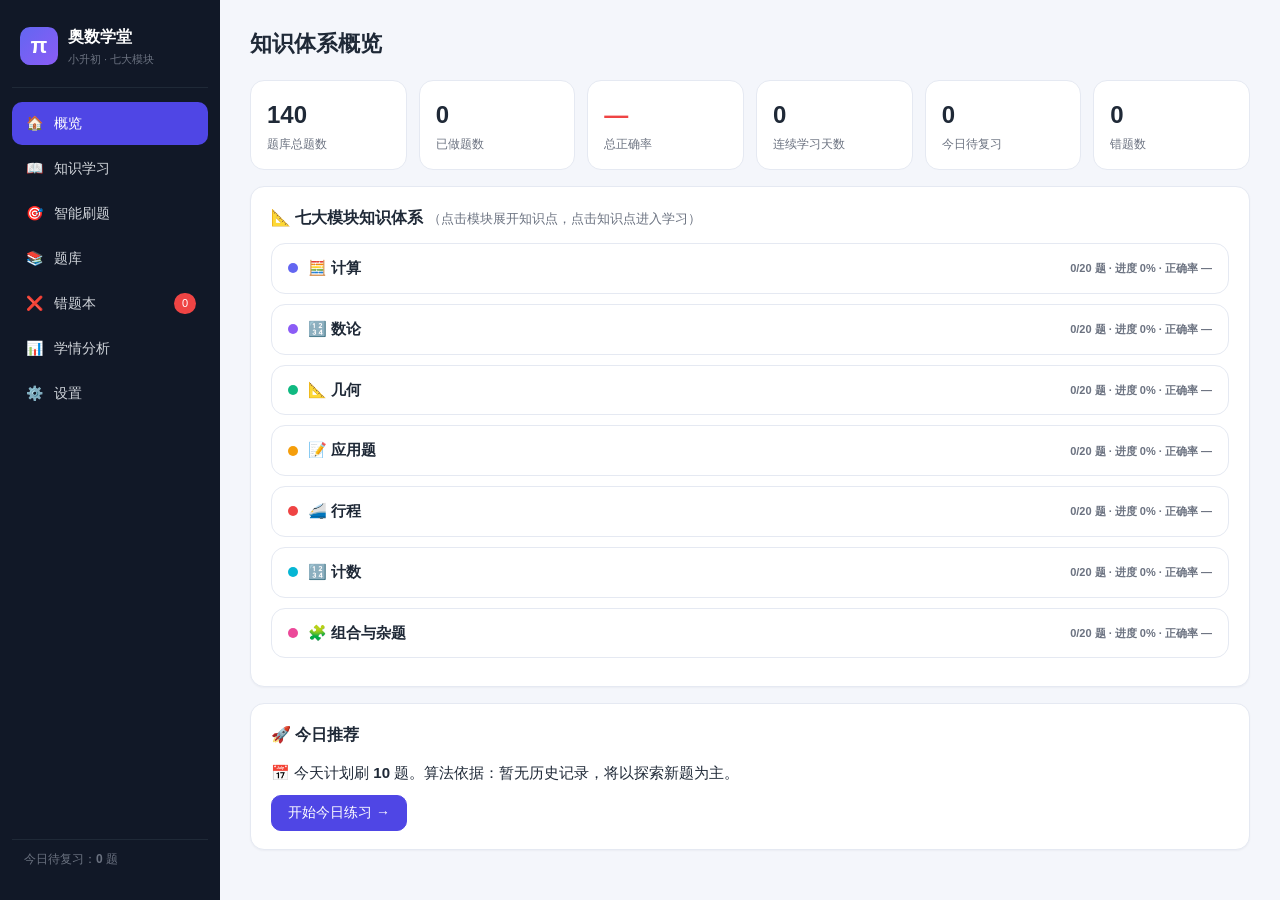
==== index.html @ 94d5fc81 "小升初奥数智能学习平台：七大模块知识体系+140题题库+记忆曲线刷题算法+学情分析" ====
<!DOCTYPE html>
<html lang="zh-CN">
<head>
<meta charset="UTF-8">
<meta name="viewport" content="width=device-width, initial-scale=1.0">
<title>小升初奥数学习平台 · 智能刷题与知识体系</title>
<link rel="stylesheet" href="css/style.css">
<script src="js/vendor/echarts.min.js"></script>
</head>
<body>
<div class="layout">
  <aside class="sidebar" id="sidebar">
    <div class="brand">
      <div class="brand-logo">π</div>
      <div>
        <div class="brand-name">奥数学堂</div>
        <div class="brand-sub">小升初 · 七大模块</div>
      </div>
    </div>
    <nav class="nav">
      <a class="nav-item active" data-page="overview"><span class="nav-ico">🏠</span>概览</a>
      <a class="nav-item" data-page="study"><span class="nav-ico">📖</span>知识学习</a>
      <a class="nav-item" data-page="practice"><span class="nav-ico">🎯</span>智能刷题</a>
      <a class="nav-item" data-page="bank"><span class="nav-ico">📚</span>题库</a>
      <a class="nav-item" data-page="wrong"><span class="nav-ico">❌</span>错题本<span class="nav-badge" id="wrongBadge">0</span></a>
      <a class="nav-item" data-page="analytics"><span class="nav-ico">📊</span>学情分析</a>
      <a class="nav-item" data-page="settings"><span class="nav-ico">⚙️</span>设置</a>
    </nav>
    <div class="sidebar-foot" id="sidebarFoot">今日待复习：<b id="dueCount">0</b> 题</div>
  </aside>

  <main class="main" id="main">
    <!-- 概览 -->
    <section class="page active" id="page-overview">
      <h1 class="page-title">知识体系概览</h1>
      <div class="stat-cards" id="statCards"></div>
      <div class="card">
        <div class="card-title">📐 七大模块知识体系 <span class="muted">（点击模块展开知识点，点击知识点进入学习）</span></div>
        <div id="overviewTree" class="overview-tree"></div>
      </div>
      <div class="card">
        <div class="card-title">🚀 今日推荐</div>
        <div id="todaySuggest"></div>
      </div>
    </section>

    <!-- 知识学习 -->
    <section class="page" id="page-study">
      <h1 class="page-title">知识学习 · 交互式教材</h1>
      <div class="study-layout">
        <div class="study-tree card" id="studyTree"></div>
        <div class="study-content card" id="studyContent"></div>
      </div>
    </section>

    <!-- 智能刷题 -->
    <section class="page" id="page-practice">
      <h1 class="page-title">智能刷题</h1>
      <div class="practice-modes">
        <div class="card mode-card">
          <div class="card-title">🤖 算法推荐刷题</div>
          <p class="muted">基于记忆曲线（间隔重复）+ 知识体系进度 + 薄弱环节加权，为你自动组卷。</p>
          <div class="mode-row"><label>今日推荐题数</label><input type="number" id="algoCount" min="1" max="50" value="10"></div>
          <button class="btn primary" id="btnAlgoStart">生成今日练习</button>
          <div class="muted small" id="algoExplain"></div>
        </div>
        <div class="card mode-card">
          <div class="card-title">🔍 自主选题刷题</div>
          <p class="muted">自己指定模块、知识点与难度，从题库自由组卷。</p>
          <div class="mode-row"><label>模块</label><select id="selModule"></select></div>
          <div class="mode-row"><label>知识点</label><select id="selTopic"></select></div>
          <div class="mode-row"><label>难度</label><select id="selDiff"><option value="0">全部</option><option value="1">1星</option><option value="2">2星</option><option value="3">3星</option><option value="4">4星</option><option value="5">5星</option></select></div>
          <div class="mode-row"><label>题数</label><input type="number" id="selCount" min="1" max="50" value="10"></div>
          <div class="mode-row"><label><input type="checkbox" id="selWrongOnly"> 仅错题</label></div>
          <button class="btn" id="btnSelfStart">开始练习</button>
        </div>
      </div>
      <div class="card" id="practiceArea" style="display:none"></div>
    </section>

    <!-- 题库 -->
    <section class="page" id="page-bank">
      <h1 class="page-title">题库 <span class="muted small" id="bankCount"></span></h1>
      <div class="filters card">
        <input type="text" id="bankSearch" placeholder="搜索题干关键词…">
        <select id="bankModule"></select>
        <select id="bankTopic"></select>
        <select id="bankDiff"><option value="0">全部难度</option><option value="1">1星</option><option value="2">2星</option><option value="3">3星</option><option value="4">4星</option><option value="5">5星</option></select>
        <select id="bankStatus"><option value="all">全部状态</option><option value="done">已做</option><option value="undone">未做</option><option value="wrong">错题</option></select>
      </div>
      <div id="bankList"></div>
    </section>

    <!-- 错题本 -->
    <section class="page" id="page-wrong">
      <h1 class="page-title">错题本</h1>
      <div class="card"><div class="card-title">📌 我的错题 <span class="muted small" id="wrongStat"></span></div>
        <button class="btn" id="btnWrongRedo">重做全部错题</button>
      </div>
      <div id="wrongList"></div>
    </section>

    <!-- 学情分析 -->
    <section class="page" id="page-analytics">
      <h1 class="page-title">学情分析 · 数据可视化</h1>
      <div class="grid2">
        <div class="card"><div class="card-title">📈 每日刷题量与正确率（近30天）</div><div class="chart" id="chartDaily"></div></div>
        <div class="card"><div class="card-title">🕸️ 七大模块能力雷达</div><div class="chart" id="chartRadar"></div></div>
        <div class="card"><div class="card-title">📊 各模块学习进度与刷题量</div><div class="chart" id="chartProgress"></div></div>
        <div class="card"><div class="card-title">🎯 各模块错误率</div><div class="chart" id="chartError"></div></div>
      </div>
      <div class="card">
        <div class="card-title">🧭 阿基米德提问式诊断 · 自主优化</div>
        <div id="archimedes"></div>
      </div>
      <div class="card">
        <div class="card-title">🗂️ 知识点强弱明细</div>
        <div id="strengthTable"></div>
      </div>
    </section>

    <!-- 设置 -->
    <section class="page" id="page-settings">
      <h1 class="page-title">设置</h1>
      <div class="card">
        <div class="card-title">⚙️ 学习偏好</div>
        <div class="mode-row"><label>每天刷题数（算法推荐）</label><input type="number" id="setDaily" min="1" max="100"></div>
        <div class="mode-row"><label>算法探索度（新题占比倾向 0-10，越高越爱出新题）</label><input type="range" id="setExplore" min="0" max="10" step="1"><span id="setExploreVal"></span></div>
        <button class="btn primary" id="btnSaveSettings">保存设置</button>
      </div>
      <div class="card">
        <div class="card-title">💾 数据管理</div>
        <p class="muted">学习记录保存在浏览器本地（localStorage）。换设备请导出导入。</p>
        <button class="btn" id="btnExport">导出数据</button>
        <button class="btn" id="btnImport">导入数据</button>
        <input type="file" id="fileImport" accept=".json" style="display:none">
        <button class="btn danger" id="btnReset">清空所有数据</button>
      </div>
      <div class="card"><div class="card-title">ℹ️ 关于</div><p class="muted">本站为小升初奥数自主学习平台，涵盖七大模块知识体系、交互式教材、智能刷题（记忆曲线+知识体系加权）、错题本与学情分析（阿基米德提问法自主优化）。数据仅存本机。</p></div>
    </section>
  </main>
</div>

<!-- 答题弹层 -->
<div class="modal" id="answerModal" style="display:none">
  <div class="modal-box">
    <div class="modal-close" id="answerModalClose">✕</div>
    <div id="answerModalBody"></div>
  </div>
</div>

<script src="js/data-knowledge.js"></script>
<script src="js/data-questions.js"></script>
<script src="js/storage.js"></script>
<script src="js/algorithm.js"></script>
<script src="js/charts.js"></script>
<script src="js/app.js"></script>
</body>
</html>
---- css/style.css ----
:root{
  --bg:#f4f6fb; --card:#ffffff; --line:#e5e9f2; --text:#1f2937; --muted:#6b7280;
  --primary:#4f46e5; --primary-2:#6366f1; --ok:#10b981; --bad:#ef4444; --warn:#f59e0b;
  --side:#111827; --side-text:#d1d5db; --radius:14px;
}
*{box-sizing:border-box;margin:0;padding:0}
body{font-family:"Segoe UI","Microsoft YaHei","PingFang SC",sans-serif;background:var(--bg);color:var(--text);font-size:15px;line-height:1.65}
.layout{display:flex;min-height:100vh}
.sidebar{width:220px;background:var(--side);color:var(--side-text);padding:20px 12px;position:sticky;top:0;height:100vh;display:flex;flex-direction:column}
.brand{display:flex;gap:10px;align-items:center;padding:4px 8px 18px;border-bottom:1px solid #1f2937;margin-bottom:14px}
.brand-logo{width:38px;height:38px;border-radius:10px;background:linear-gradient(135deg,#6366f1,#8b5cf6);display:flex;align-items:center;justify-content:center;font-size:22px;color:#fff;font-weight:700}
.brand-name{color:#fff;font-weight:700;font-size:16px}
.brand-sub{font-size:11px;color:#6b7280}
.nav{display:flex;flex-direction:column;gap:2px;flex:1}
.nav-item{display:flex;align-items:center;gap:10px;padding:10px 12px;border-radius:10px;color:var(--side-text);text-decoration:none;cursor:pointer;transition:.15s;font-size:14px}
.nav-item:hover{background:#1f2937;color:#fff}
.nav-item.active{background:var(--primary);color:#fff}
.nav-ico{width:20px;text-align:center}
.nav-badge{margin-left:auto;background:#ef4444;color:#fff;border-radius:99px;padding:1px 8px;font-size:11px}
.sidebar-foot{padding:10px 12px;font-size:12px;color:#6b7280;border-top:1px solid #1f2937}
.main{flex:1;padding:26px 30px;max-width:1200px;min-width:0}
.page{display:none}
.page.active{display:block}
.page-title{font-size:22px;font-weight:700;margin-bottom:18px}
.card{background:var(--card);border:1px solid var(--line);border-radius:var(--radius);padding:18px 20px;margin-bottom:16px;box-shadow:0 1px 2px rgba(16,24,40,.04)}
.card-title{font-weight:700;font-size:16px;margin-bottom:12px}
.muted{color:var(--muted);font-weight:400;font-size:13px}
.small{font-size:12px}
.stat-cards{display:grid;grid-template-columns:repeat(auto-fit,minmax(150px,1fr));gap:12px;margin-bottom:16px}
.stat-card{background:var(--card);border:1px solid var(--line);border-radius:var(--radius);padding:14px 16px}
.stat-card .v{font-size:24px;font-weight:700}
.stat-card .k{font-size:12px;color:var(--muted)}
.stat-card .v.ok{color:var(--ok)} .stat-card .v.bad{color:var(--bad)} .stat-card .v.warn{color:var(--warn)}
.btn{display:inline-block;background:#fff;border:1px solid var(--line);border-radius:10px;padding:8px 16px;cursor:pointer;font-size:14px;transition:.15s;color:var(--text)}
.btn:hover{border-color:var(--primary);color:var(--primary)}
.btn.primary{background:var(--primary);border-color:var(--primary);color:#fff}
.btn.primary:hover{background:var(--primary-2);color:#fff}
.btn.danger{background:#fff;border-color:#fecaca;color:var(--bad)}
.btn.danger:hover{background:var(--bad);color:#fff}
.btn.sm{padding:4px 10px;font-size:12px;border-radius:8px}
input[type=text],input[type=number],select{width:100%;padding:8px 10px;border:1px solid var(--line);border-radius:10px;font-size:14px;background:#fff;color:var(--text)}
input:focus,select:focus{outline:2px solid #c7d2fe;border-color:var(--primary)}
.mode-row{display:flex;align-items:center;gap:10px;margin:10px 0}
.mode-row label{font-size:13px;color:#374151;min-width:110px}
.mode-row input[type=checkbox]{width:auto}
.grid2{display:grid;grid-template-columns:1fr 1fr;gap:16px}
.chart{height:300px;width:100%}
.overview-tree .mod{background:var(--card);border:1px solid var(--line);border-radius:var(--radius);margin-bottom:10px;overflow:hidden}
.overview-tree .mod-head{display:flex;align-items:center;gap:10px;padding:12px 16px;cursor:pointer;font-weight:700}
.overview-tree .mod-head .dot{width:10px;height:10px;border-radius:50%}
.overview-tree .mod-head .badge{margin-left:auto;font-size:11px;color:var(--muted)}
.overview-tree .mod-body{display:none;padding:2px 16px 14px;border-top:1px dashed var(--line)}
.overview-tree .mod.open .mod-body{display:block}
.overview-tree .topic{display:inline-flex;align-items:center;gap:6px;padding:6px 12px;margin:6px 6px 0 0;border:1px solid var(--line);border-radius:99px;cursor:pointer;font-size:13px;background:#f9fafb;transition:.15s}
.overview-tree .topic:hover{border-color:var(--primary);color:var(--primary)}
.overview-tree .topic.weak{background:#fef2f2;border-color:#fecaca;color:var(--bad)}
.study-layout{display:grid;grid-template-columns:280px 1fr;gap:16px;align-items:start}
.study-tree .mod-t{margin:6px 0;font-weight:700;font-size:13px;display:flex;align-items:center;gap:6px;cursor:pointer}
.study-tree .topics{display:none;padding-left:14px}
.study-tree .mod-t.open + .topics{display:block}
.study-tree .topic-t{display:block;padding:6px 10px;border-radius:8px;cursor:pointer;font-size:13px;color:#374151;border-left:3px solid transparent}
.study-tree .topic-t.active{background:#eef2ff;border-left-color:var(--primary);color:var(--primary);font-weight:600}
.study-tree .topic-t.weak::after{content:"⚡薄弱";font-size:10px;color:#fff;background:var(--bad);border-radius:6px;padding:1px 5px;margin-left:6px}
.study-tree .topic-t.done::before{content:"✅";margin-right:4px}
.section-item{border:1px solid var(--line);border-radius:12px;margin-bottom:10px;overflow:hidden}
.section-item .sec-head{display:flex;align-items:center;gap:8px;padding:11px 14px;cursor:pointer;background:#f9fafb;font-weight:600;font-size:14px}
.section-item .sec-head .arrow{transition:.2s;color:var(--muted)}
.section-item.open .sec-head .arrow{transform:rotate(90deg)}
.section-item .sec-body{display:none;padding:14px 16px;border-top:1px dashed var(--line)}
.section-item.open .sec-body{display:block}
.sec-body h4{margin:10px 0 6px;font-size:14px}
.sec-body p{margin:6px 0}
.sec-body .formula{background:#f5f3ff;border-left:3px solid #8b5cf6;padding:8px 12px;border-radius:6px;margin:8px 0;font-family:Consolas,monospace}
.sec-body .keybox{background:#ecfdf5;border:1px solid #a7f3d0;border-radius:8px;padding:10px 12px;margin:8px 0;font-size:13px}
.sec-body .warnbox{background:#fffbeb;border:1px solid #fde68a;border-radius:8px;padding:10px 12px;margin:8px 0;font-size:13px}
.sec-body .exbox{background:#f8fafc;border:1px solid var(--line);border-radius:8px;padding:10px 12px;margin:8px 0;font-size:13px}
.sec-body .exbox .sol{display:none;margin-top:8px;color:#065f46}
.sec-body .exbox .sol.open{display:block}
.filters{display:flex;gap:10px;flex-wrap:wrap;align-items:center}
.filters input[type=text]{flex:1;min-width:180px}
.filters select{width:auto;min-width:120px}
.q-item{border:1px solid var(--line);border-radius:12px;padding:12px 14px;margin-bottom:10px}
.q-item .q-head{display:flex;gap:8px;align-items:center;flex-wrap:wrap}
.q-item .tag{font-size:11px;border-radius:6px;padding:2px 8px;background:#eef2ff;color:var(--primary)}
.q-item .tag.diff{background:#fff7ed;color:#c2410c}
.q-item .tag.wrong{background:#fef2f2;color:var(--bad)}
.q-item .q-text{margin:8px 0}
.q-item .q-ans{display:none;background:#f9fafb;border-left:3px solid var(--primary);padding:10px 12px;border-radius:6px;margin-top:8px;font-size:13px}
.q-item .q-ans.open{display:block}
.q-item .q-ans .explain{color:#065f46;margin-top:6px}
.q-options{margin:6px 0;display:flex;flex-direction:column;gap:6px}
.q-options label{display:flex;gap:8px;align-items:flex-start;padding:8px 10px;border:1px solid var(--line);border-radius:8px;cursor:pointer;font-size:14px}
.q-options label:hover{border-color:var(--primary)}
.q-options label.picked{border-color:var(--primary);background:#eef2ff}
.q-options label.correct{background:#ecfdf5;border-color:var(--ok)}
.q-options label.incorrect{background:#fef2f2;border-color:var(--bad)}
.practice-top{display:flex;justify-content:space-between;align-items:center;margin-bottom:12px;flex-wrap:wrap;gap:8px}
.practice-progress{height:8px;background:var(--line);border-radius:99px;overflow:hidden;margin-bottom:14px}
.practice-progress i{display:block;height:100%;background:linear-gradient(90deg,#6366f1,#8b5cf6);transition:.3s}
.result-box{border:1px solid #a7f3d0;background:#ecfdf5;border-radius:10px;padding:12px;margin-top:12px}
.result-box.wrong{border-color:#fecaca;background:#fef2f2}
.feedback-btns{display:flex;gap:10px;margin-top:14px;flex-wrap:wrap}
.wrong-item{border:1px solid var(--line);border-radius:12px;padding:12px 14px;margin-bottom:10px;display:flex;gap:10px;align-items:flex-start}
.wrong-item .cnt{background:var(--bad);color:#fff;border-radius:99px;min-width:26px;height:26px;display:flex;align-items:center;justify-content:center;font-size:12px;font-weight:700}
.wrong-item .body{flex:1}
.arch-question{background:#f5f3ff;border:1px solid #ddd6fe;border-radius:10px;padding:12px 14px;margin:10px 0}
.arch-question .q-num{color:var(--primary);font-weight:700}
.arch-answer{border:1px solid var(--line);border-radius:10px;padding:10px 12px;margin:8px 0 8px 18px;font-size:13px}
.arch-answer .user{margin-top:8px;color:var(--muted)}
table.strength{width:100%;border-collapse:collapse;font-size:13px}
table.strength th,table.strength td{border:1px solid var(--line);padding:7px 10px;text-align:center}
table.strength th{background:#f9fafb}
.pill{display:inline-block;padding:2px 10px;border-radius:99px;font-size:12px;color:#fff}
.pill.good{background:var(--ok)} .pill.mid{background:var(--warn)} .pill.low{background:var(--bad)}
.modal{position:fixed;inset:0;background:rgba(17,24,39,.55);display:flex;align-items:center;justify-content:center;z-index:99}
.modal-box{background:#fff;border-radius:16px;max-width:680px;width:92%;max-height:86vh;overflow:auto;padding:24px;position:relative}
.modal-close{position:absolute;top:12px;right:14px;cursor:pointer;font-size:18px;color:var(--muted)}
.toast{position:fixed;bottom:26px;left:50%;transform:translateX(-50%);background:#111827;color:#fff;padding:10px 20px;border-radius:99px;font-size:13px;z-index:100;opacity:0;transition:.3s;pointer-events:none}
.toast.show{opacity:1}
.plan-card{border:1px solid #ddd6fe;background:#faf9ff;border-radius:10px;padding:12px 14px;margin:10px 0;font-size:13px}
@media(max-width:900px){
  .layout{flex-direction:column}
  .sidebar{width:100%;height:auto;position:static;flex-direction:row;align-items:center;gap:8px;overflow-x:auto;padding:10px}
  .nav{flex-direction:row;flex:1;overflow-x:auto}
  .nav-item{white-space:nowrap}
  .brand{margin-bottom:0;padding:0 8px 0 0;border:none}
  .sidebar-foot{display:none}
  .grid2,.study-layout{grid-template-columns:1fr}
  .main{padding:16px 12px}
}
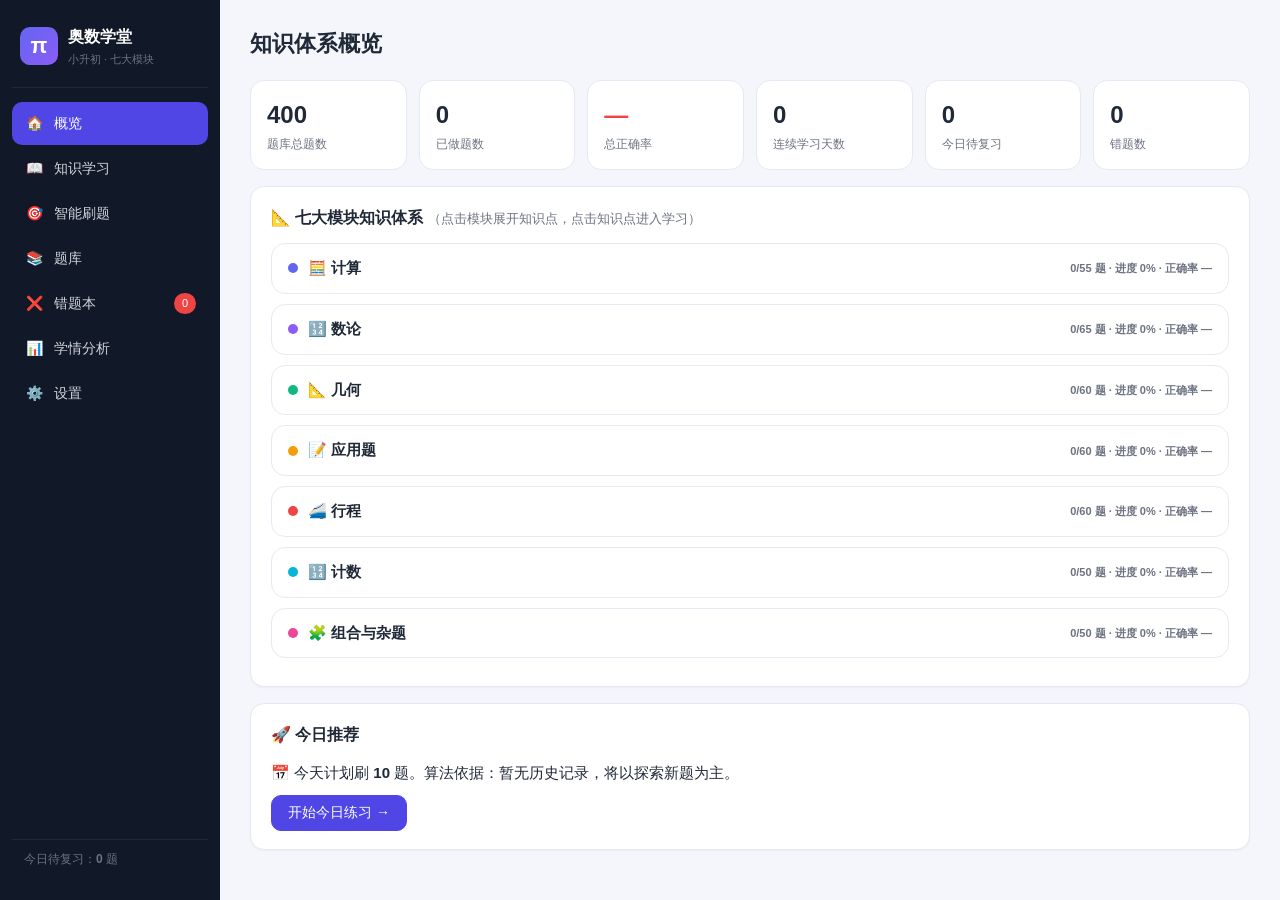
==== commit 9c2e08c4: "题库按大纲整理为文件夹结构并逐题标注来源：题库/七大模块/26知识点/26个md，网站题库页同步显示来源" ====
--- a/index.html
+++ b/index.html
@@ -151,6 +151,7 @@
 
 <script src="js/data-knowledge.js"></script>
 <script src="js/data-questions.js"></script>
+<script src="js/data-source.js"></script>
 <script src="js/storage.js"></script>
 <script src="js/algorithm.js"></script>
 <script src="js/charts.js"></script>
--- a/css/style.css
+++ b/css/style.css
@@ -84,6 +84,7 @@
 .q-item .tag{font-size:11px;border-radius:6px;padding:2px 8px;background:#eef2ff;color:var(--primary)}
 .q-item .tag.diff{background:#fff7ed;color:#c2410c}
 .q-item .tag.wrong{background:#fef2f2;color:var(--bad)}
+.q-item .tag.src{background:#f0fdfa;color:#0f766e;white-space:normal;text-align:left;line-height:1.5}
 .q-item .q-text{margin:8px 0}
 .q-item .q-ans{display:none;background:#f9fafb;border-left:3px solid var(--primary);padding:10px 12px;border-radius:6px;margin-top:8px;font-size:13px}
 .q-item .q-ans.open{display:block}
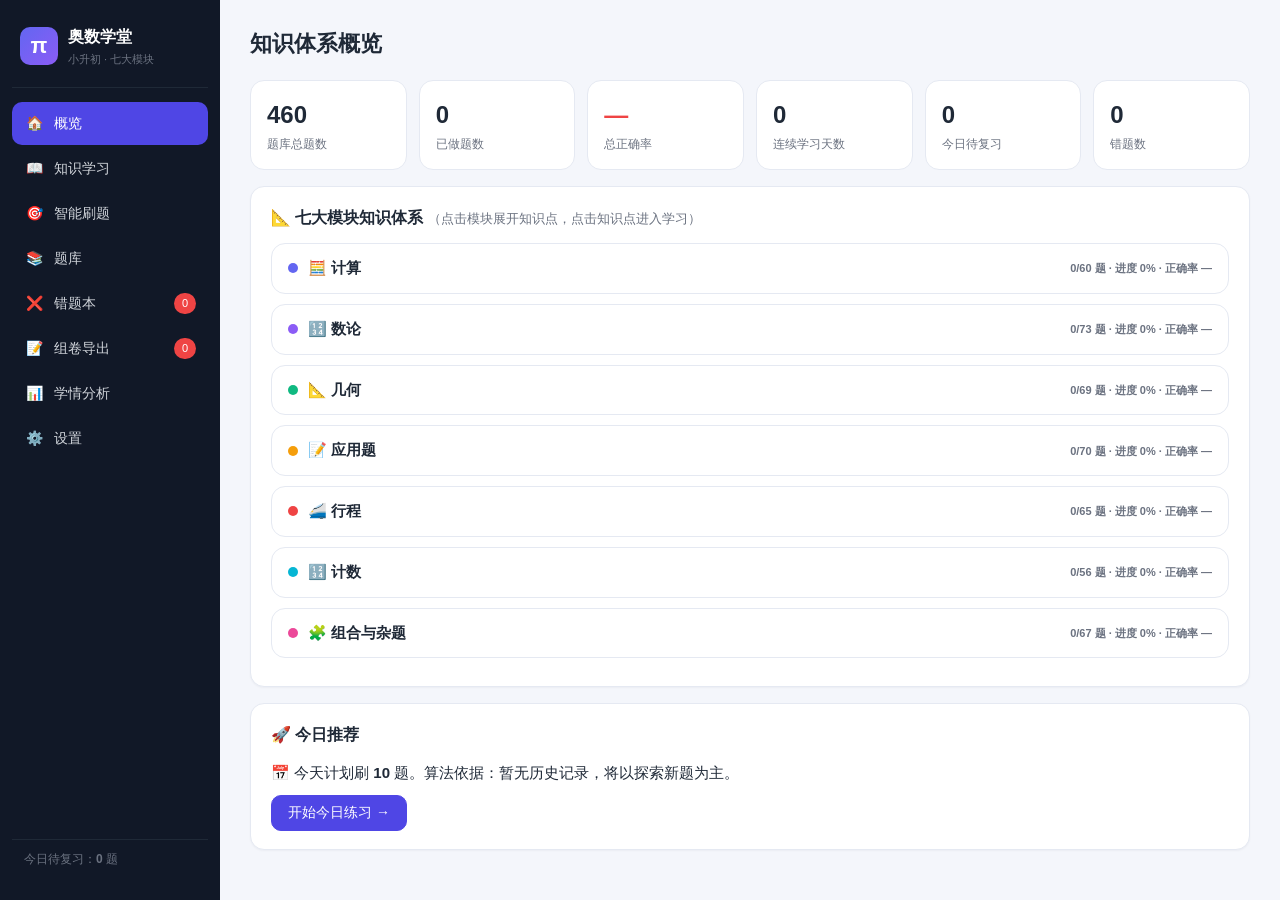
==== commit 4655ba31: "新增组卷导出(Word/PDF)功能与60道南外/玄外/杯赛真题，题库扩充至460题" ====
--- a/index.html
+++ b/index.html
@@ -23,6 +23,7 @@
       <a class="nav-item" data-page="practice"><span class="nav-ico">🎯</span>智能刷题</a>
       <a class="nav-item" data-page="bank"><span class="nav-ico">📚</span>题库</a>
       <a class="nav-item" data-page="wrong"><span class="nav-ico">❌</span>错题本<span class="nav-badge" id="wrongBadge">0</span></a>
+      <a class="nav-item" data-page="paper"><span class="nav-ico">📝</span>组卷导出<span class="nav-badge" id="paperBadge">0</span></a>
       <a class="nav-item" data-page="analytics"><span class="nav-ico">📊</span>学情分析</a>
       <a class="nav-item" data-page="settings"><span class="nav-ico">⚙️</span>设置</a>
     </nav>
@@ -89,6 +90,32 @@
         <select id="bankStatus"><option value="all">全部状态</option><option value="done">已做</option><option value="undone">未做</option><option value="wrong">错题</option></select>
       </div>
       <div id="bankList"></div>
+    </section>
+
+    <!-- 组卷导出 -->
+    <section class="page" id="page-paper">
+      <h1 class="page-title">组卷与导出</h1>
+      <div class="card">
+        <div class="card-title">🎲 一键组卷</div>
+        <p class="muted">按模块、知识点、难度自动从题库抽取题目加入试卷。</p>
+        <div class="mode-row"><label>模块</label><select id="paperModule"></select></div>
+        <div class="mode-row"><label>知识点</label><select id="paperTopic"></select></div>
+        <div class="mode-row"><label>难度</label><select id="paperDiff"><option value="0">全部</option><option value="1">1星</option><option value="2">2星</option><option value="3">3星</option><option value="4">4星</option><option value="5">5星</option></select></div>
+        <div class="mode-row"><label>抽取题数</label><input type="number" id="paperCount" min="1" max="50" value="10"></div>
+        <button class="btn primary" id="btnGenPaper">随机组卷 → 加入试卷</button>
+      </div>
+      <div class="card">
+        <div class="card-title">📄 我的试卷 <span class="muted small" id="paperStat"></span></div>
+        <div class="mode-row"><label>试卷标题</label><input type="text" id="paperTitle" value="小升初奥数测试卷"></div>
+        <div class="mode-row"><label><input type="checkbox" id="paperWithAns" checked> 导出时附带答案解析</label></div>
+        <div class="mode-row"><label><input type="checkbox" id="paperWithSrc" checked> 标注题目来源</label></div>
+        <div style="display:flex;gap:10px;flex-wrap:wrap">
+          <button class="btn" id="btnExportWord">📥 导出 Word（.doc）</button>
+          <button class="btn" id="btnExportPdf">🖨️ 导出 PDF（打印）</button>
+          <button class="btn danger sm" id="btnClearPaper">清空试卷</button>
+        </div>
+      </div>
+      <div id="paperList"></div>
     </section>
 
     <!-- 错题本 -->
--- a/css/style.css
+++ b/css/style.css
@@ -128,4 +128,27 @@
   .sidebar-foot{display:none}
   .grid2,.study-layout{grid-template-columns:1fr}
   .main{padding:16px 12px}
-}+}
+
+/* ---- 试卷导出打印样式 ---- */
+.paper-item{border:1px solid var(--line);border-radius:10px;padding:10px 14px;margin-bottom:8px;display:flex;gap:10px;align-items:flex-start;background:#fff}
+.paper-item .idx{background:#eef2ff;color:var(--primary);border-radius:8px;min-width:28px;height:28px;display:flex;align-items:center;justify-content:center;font-weight:700;font-size:13px}
+.paper-item .body{flex:1;font-size:14px}
+.paper-item .opts{margin:4px 0 0;color:#374151;font-size:13px}
+.paper-item .src{margin-top:4px;font-size:12px;color:var(--muted)}
+@media print{
+  body *{visibility:hidden}
+  .print-area, .print-area *{visibility:visible}
+  .print-area{position:absolute;left:0;top:0;width:100%}
+  .no-print{display:none!important}
+}
+.print-doc{font-family:"SimSun","Songti SC",serif;font-size:14px;line-height:1.8;color:#000;padding:24px}
+.print-doc h1{text-align:center;font-size:22px;margin-bottom:6px}
+.print-doc .sub{text-align:center;font-size:13px;color:#333;margin-bottom:16px}
+.print-doc .q{margin:14px 0;page-break-inside:avoid}
+.print-doc .q .t{font-weight:600}
+.print-doc .q .o{margin:2px 0 2px 22px}
+.print-doc .q .src{font-size:11px;color:#555}
+.print-doc .ans{margin:6px 0 0;color:#1a5f3a;font-size:13px}
+.print-doc .ans .exp{color:#333}
+.print-doc hr{border:none;border-top:1px dashed #999;margin:10px 0}
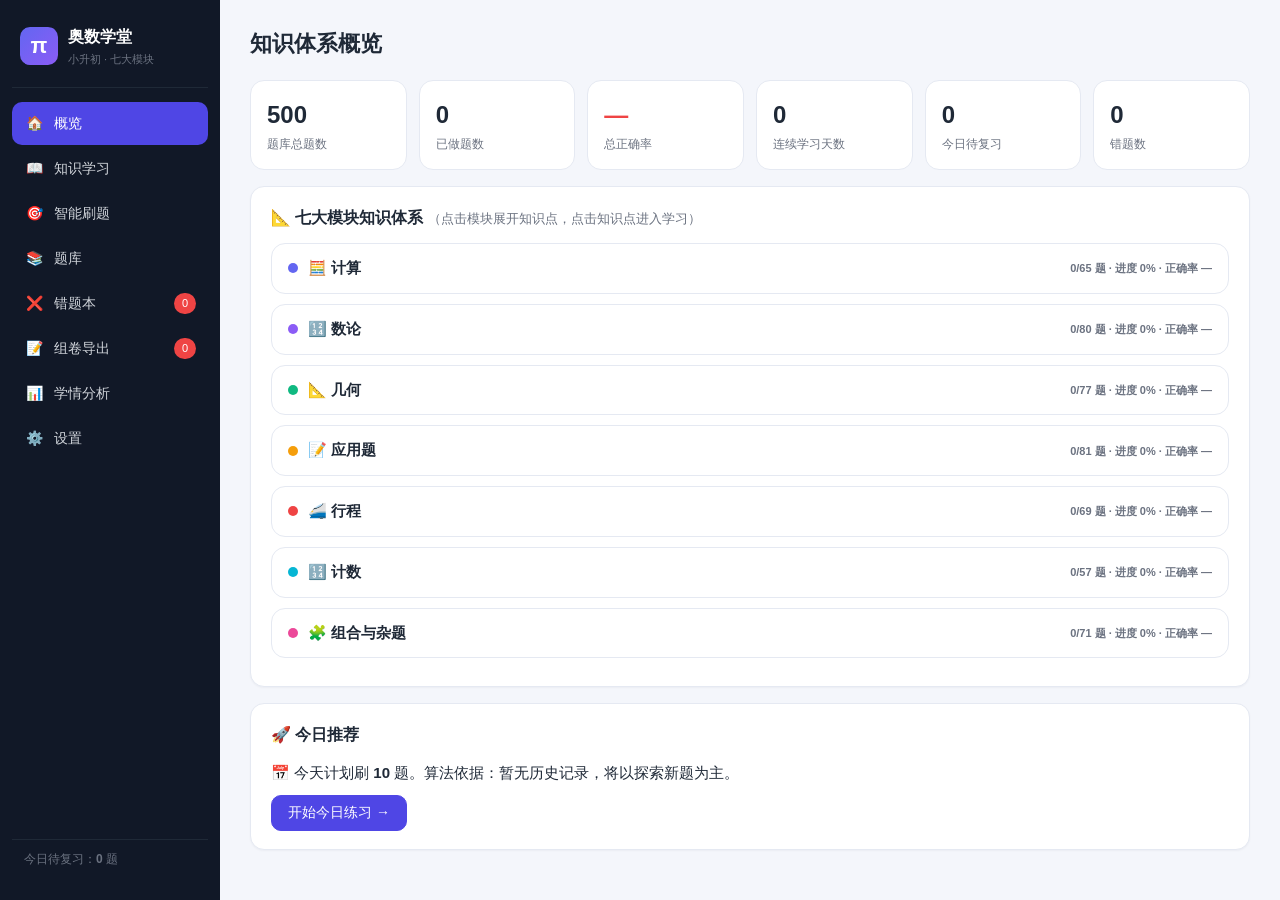
==== commit f7974b3d: "A卷/B卷双版本导出与文澜/七中育才/华育/百合外国语等名校真题40题，题库扩至500题" ====
--- a/index.html
+++ b/index.html
@@ -109,9 +109,11 @@
         <div class="mode-row"><label>试卷标题</label><input type="text" id="paperTitle" value="小升初奥数测试卷"></div>
         <div class="mode-row"><label><input type="checkbox" id="paperWithAns" checked> 导出时附带答案解析</label></div>
         <div class="mode-row"><label><input type="checkbox" id="paperWithSrc" checked> 标注题目来源</label></div>
+        <p class="muted small">A卷为学生版（无答案，含答题留白）；B卷为家长版（题号对应，附答案解析）。</p>
         <div style="display:flex;gap:10px;flex-wrap:wrap">
-          <button class="btn" id="btnExportWord">📥 导出 Word（.doc）</button>
-          <button class="btn" id="btnExportPdf">🖨️ 导出 PDF（打印）</button>
+          <button class="btn" id="btnExportA">📄 导出 A卷 Word（学生版）</button>
+          <button class="btn" id="btnExportB">📝 导出 B卷 Word（家长版）</button>
+          <button class="btn" id="btnExportPdf">🖨️ 导出 PDF（A卷+B卷答案）</button>
           <button class="btn danger sm" id="btnClearPaper">清空试卷</button>
         </div>
       </div>
--- a/css/style.css
+++ b/css/style.css
@@ -151,4 +151,6 @@
 .print-doc .q .src{font-size:11px;color:#555}
 .print-doc .ans{margin:6px 0 0;color:#1a5f3a;font-size:13px}
 .print-doc .ans .exp{color:#333}
-.print-doc hr{border:none;border-top:1px dashed #999;margin:10px 0}+.print-doc hr{border:none;border-top:1px dashed #999;margin:10px 0}
+.print-doc .blank-line{border-bottom:1px solid #999;height:26px;margin:2px 0}
+.print-doc .page-break{page-break-before:always}
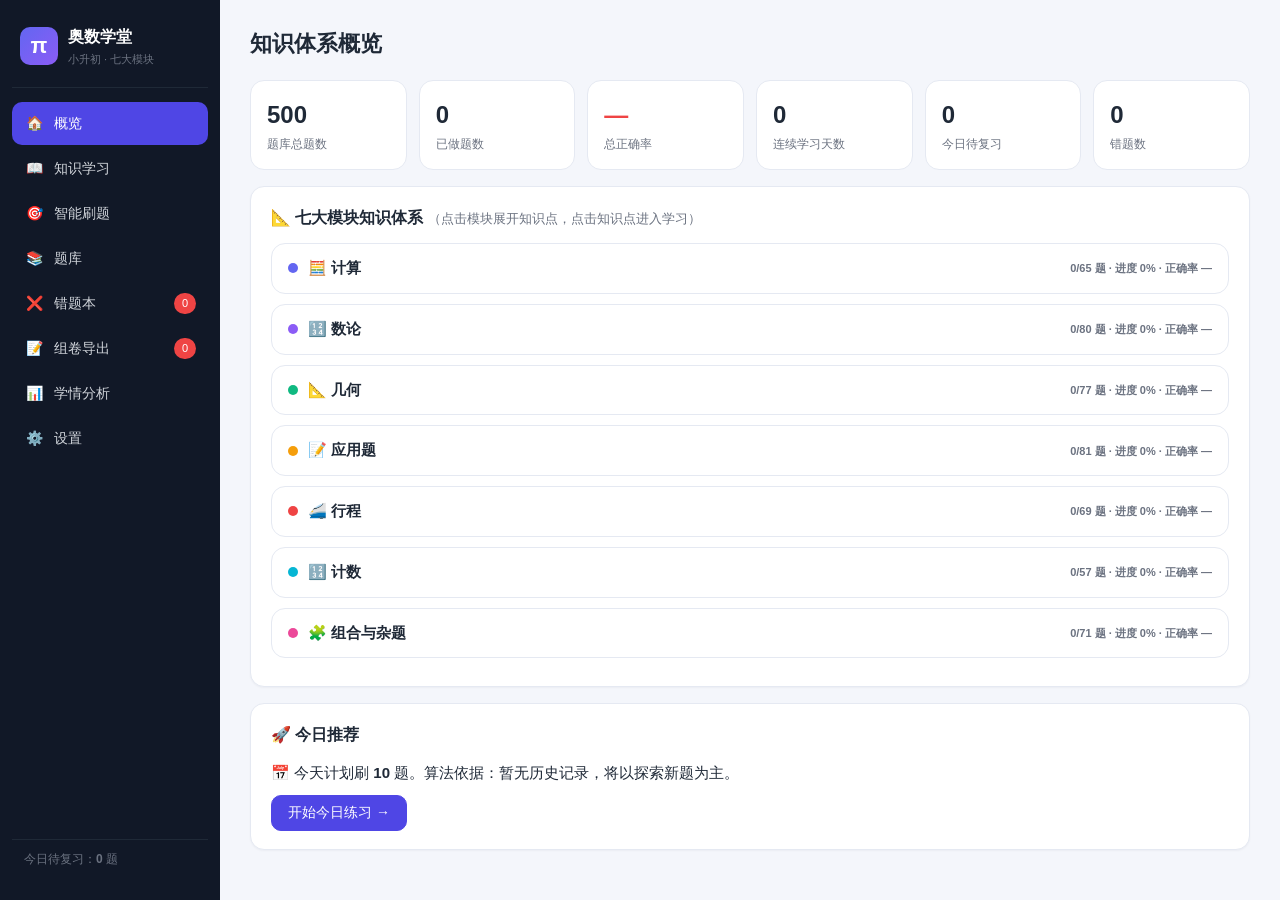
==== commit b050196a: "题库按知识体系顺序排序（模块→知识点→难度），支持难度/编号排序切换，文件夹内题目按难度排序" ====
--- a/index.html
+++ b/index.html
@@ -88,6 +88,12 @@
         <select id="bankTopic"></select>
         <select id="bankDiff"><option value="0">全部难度</option><option value="1">1星</option><option value="2">2星</option><option value="3">3星</option><option value="4">4星</option><option value="5">5星</option></select>
         <select id="bankStatus"><option value="all">全部状态</option><option value="done">已做</option><option value="undone">未做</option><option value="wrong">错题</option></select>
+        <select id="bankSort" title="排序方式">
+          <option value="knowledge">知识体系顺序</option>
+          <option value="diffAsc">难度从低到高</option>
+          <option value="diffDesc">难度从高到低</option>
+          <option value="id">题库编号</option>
+        </select>
       </div>
       <div id="bankList"></div>
     </section>
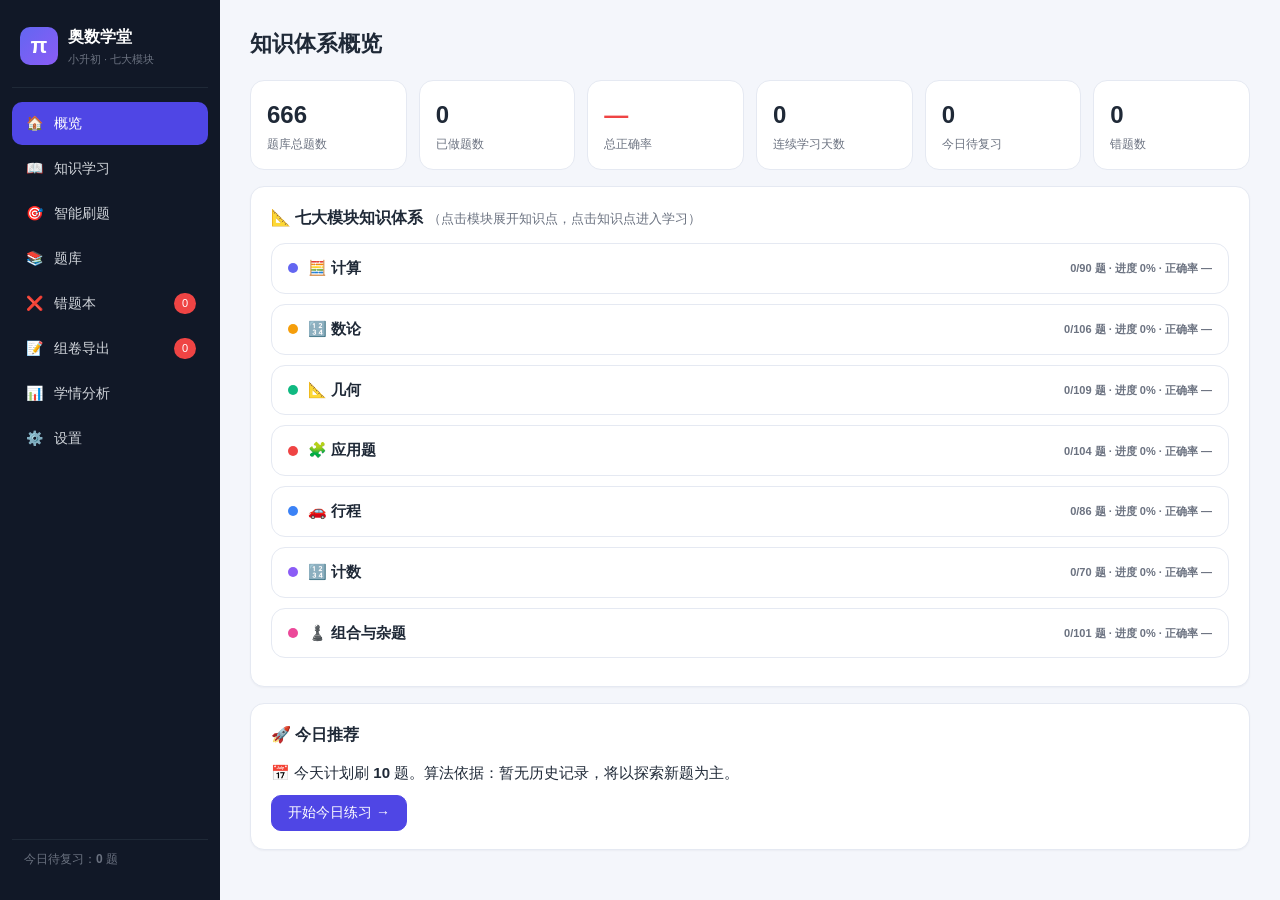
==== commit fef4820d: "题目配图系统上线：新建js/figs.js(20种SVG图形模板:三角形/蝴蝶/燕尾/塞瓦/扇形/圆环/月牙/羊吃草/半圆/正方体/长方体/柱锥/时钟/棋盘/幻方/数阵/杨辉/台阶/行程/方格)，知识" ====
--- a/index.html
+++ b/index.html
@@ -187,6 +187,7 @@
 <script src="js/data-knowledge.js"></script>
 <script src="js/data-questions.js"></script>
 <script src="js/data-source.js"></script>
+<script src="js/figs.js"></script>
 <script src="js/storage.js"></script>
 <script src="js/algorithm.js"></script>
 <script src="js/charts.js"></script>
--- a/css/style.css
+++ b/css/style.css
@@ -153,4 +153,25 @@
 .print-doc .ans .exp{color:#333}
 .print-doc hr{border:none;border-top:1px dashed #999;margin:10px 0}
 .print-doc .blank-line{border-bottom:1px solid #999;height:26px;margin:2px 0}
-.print-doc .page-break{page-break-before:always}+.print-doc .page-break{page-break-before:always}
+/* ---- 知识学习 v2：讲师式讲解样式 ---- */
+.goalbox{background:#eef2ff;border-left:4px solid #6366f1;padding:8px 12px;border-radius:8px;margin:6px 0 4px;font-size:14px;line-height:1.7}
+.posline{color:var(--muted);font-size:12px;margin:0 0 10px}
+.introbox{background:linear-gradient(135deg,#f8fafc,#eef2ff);border-left:4px solid #818cf8;padding:10px 14px;border-radius:10px;font-size:14px;line-height:1.9}
+.tipbox{background:#fffbeb;border-left:4px solid #f59e0b;padding:10px 14px;border-radius:10px;font-size:14px;line-height:1.9}
+.formulabox{background:#f5f3ff;border:1px dashed #a78bfa;padding:8px 14px;border-radius:10px;text-align:center;font-size:15px;line-height:1.9}
+.ex-q{font-size:15px;line-height:1.8;margin-bottom:8px}
+.thinkline{color:#0f766e;background:#f0fdfa;border-left:4px solid #14b8a6;padding:6px 10px;border-radius:6px;margin:6px 0;font-size:14px;line-height:1.8}
+.sumbox{background:#fff7ed;border-left:4px solid #f97316;padding:6px 10px;border-radius:6px;margin-top:8px;font-size:14px;line-height:1.8}
+.exbox .sol{line-height:1.9}
+.section-item .sec-head{font-size:15px}
+.section-item .sec-body p{line-height:1.9;margin:6px 0}
+
+/* ---- 真题链接直达题库 ---- */
+.relatedbox{background:#f0f9ff;border:1px dashed #7dd3fc;border-radius:10px;padding:10px 12px;margin-top:8px}
+.rel-head{font-size:13px;color:#0369a1;margin-bottom:6px}
+.rel-list{display:flex;flex-wrap:wrap;gap:6px}
+.rel-item{background:#fff;border:1px solid #bae6fd;border-radius:8px;padding:4px 10px;font-size:13px;cursor:pointer;color:#0c4a6e;text-align:left;max-width:320px}
+.rel-item:hover{background:#e0f2fe}
+.rel-all{margin-top:8px}
+.hl-item{outline:3px solid #f59e0b;background:#fffbeb}
